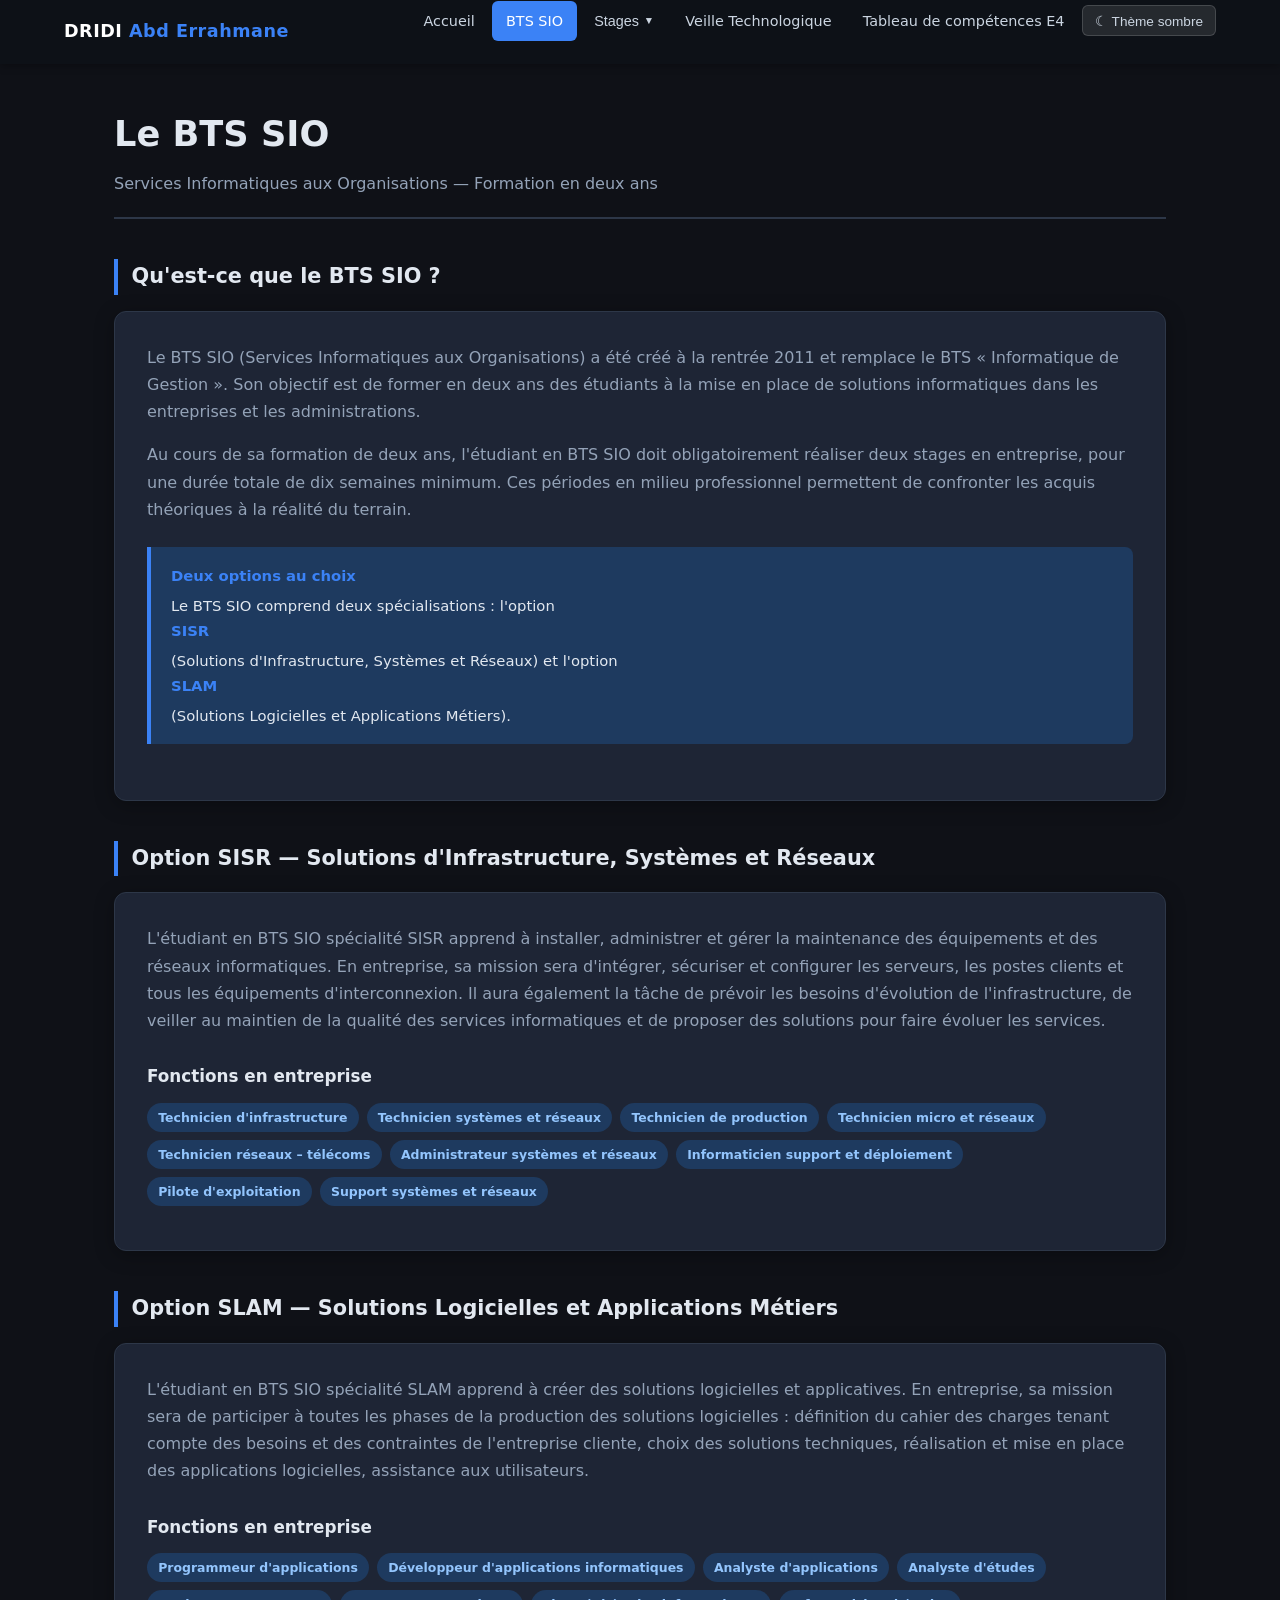
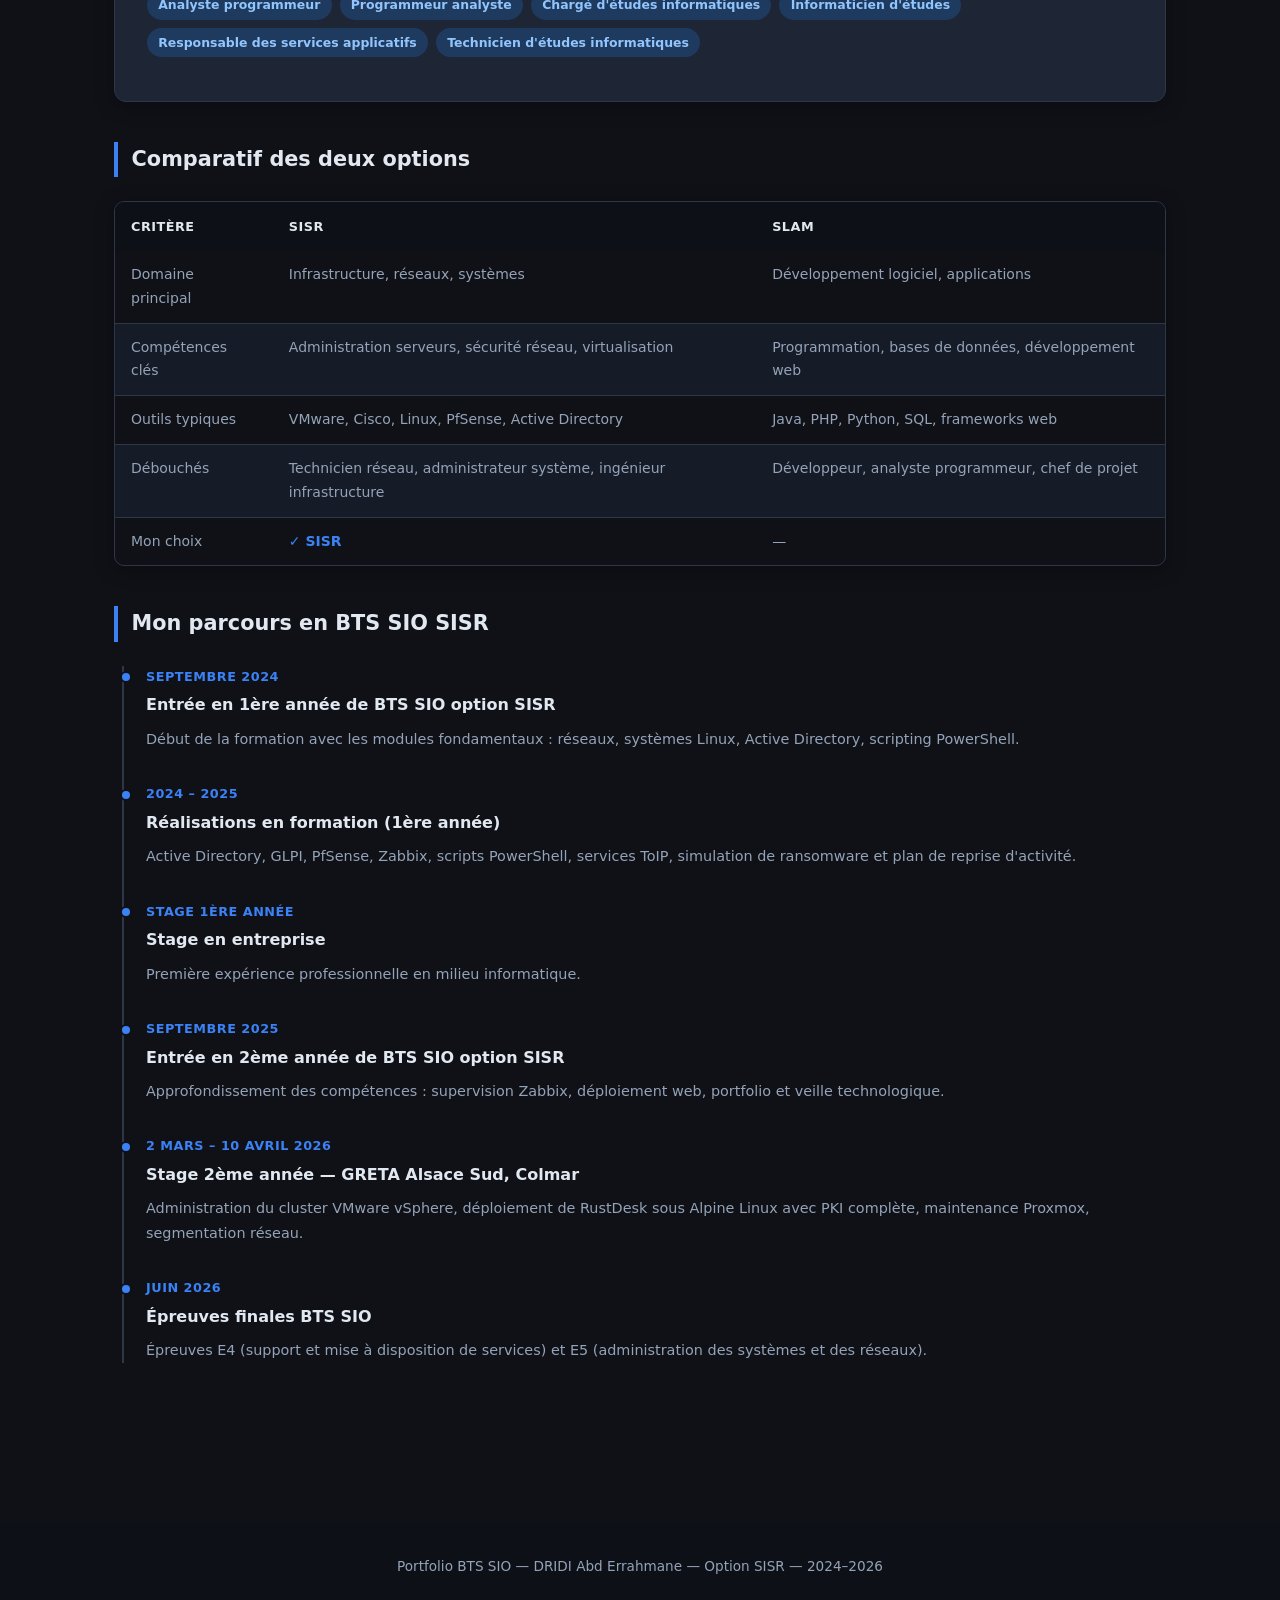
==== bts-sio.html @ 1265cfc3 "commit initial" ====
<!DOCTYPE html>
<html lang="fr" data-theme="dark">
<head>
  <meta charset="UTF-8" />
  <meta name="viewport" content="width=device-width, initial-scale=1.0" />
  <title>BTS SIO — Portfolio DRIDI Abd Errahmane</title>
  <link rel="stylesheet" href="css/style.css" />
</head>
<body>

  <!-- ===== NAVIGATION ===== -->
  <nav>
    <div class="nav-container">
      <a class="nav-logo" href="index.html">DRIDI <span>Abd Errahmane</span></a>

      <button class="nav-hamburger" id="nav-hamburger" aria-label="Menu" aria-expanded="false">
        <span></span><span></span><span></span>
      </button>

      <ul class="nav-links" id="nav-links">
        <li><a href="index.html">Accueil</a></li>
        <li><a href="bts-sio.html" class="active">BTS SIO</a></li>

        <li>
          <button class="nav-dropdown-toggle" aria-haspopup="true">
            Stages <span class="arrow">&#9660;</span>
          </button>
          <div class="dropdown-menu">
            <a href="stage-1ere-annee.html">Stage 1ère année</a>
            <a href="stage-2eme-annee.html">Stage 2ème année</a>
          </div>
        </li>

        <li><a href="veille-technologique.html">Veille Technologique</a></li>
        <li><a href="tableau-competences.html">Tableau de compétences E4</a></li>

        <li>
          <button id="theme-toggle" aria-label="Changer de thème">☾ Thème sombre</button>
        </li>
      </ul>
    </div>
  </nav>

  <!-- ===== CONTENU PRINCIPAL ===== -->
  <main>

    <div class="page-header">
      <h1>Le BTS SIO</h1>
      <p>Services Informatiques aux Organisations — Formation en deux ans</p>
    </div>

    <!-- Présentation générale -->
    <h2 class="section-title">Qu'est-ce que le BTS SIO ?</h2>
    <div class="rapport-section">
      <p>
        Le BTS SIO (Services Informatiques aux Organisations) a été créé à la rentrée 2011 et remplace le BTS « Informatique de Gestion ». Son objectif est de former en deux ans des étudiants à la mise en place de solutions informatiques dans les entreprises et les administrations.
      </p>
      <p>
        Au cours de sa formation de deux ans, l'étudiant en BTS SIO doit obligatoirement réaliser deux stages en entreprise, pour une durée totale de dix semaines minimum. Ces périodes en milieu professionnel permettent de confronter les acquis théoriques à la réalité du terrain.
      </p>
      <div class="info-box">
        <strong>Deux options au choix</strong>
        Le BTS SIO comprend deux spécialisations : l'option <strong>SISR</strong> (Solutions d'Infrastructure, Systèmes et Réseaux) et l'option <strong>SLAM</strong> (Solutions Logicielles et Applications Métiers).
      </div>
    </div>

    <!-- Option SISR -->
    <h2 class="section-title">Option SISR — Solutions d'Infrastructure, Systèmes et Réseaux</h2>
    <div class="rapport-section">
      <p>
        L'étudiant en BTS SIO spécialité SISR apprend à installer, administrer et gérer la maintenance des équipements et des réseaux informatiques. En entreprise, sa mission sera d'intégrer, sécuriser et configurer les serveurs, les postes clients et tous les équipements d'interconnexion. Il aura également la tâche de prévoir les besoins d'évolution de l'infrastructure, de veiller au maintien de la qualité des services informatiques et de proposer des solutions pour faire évoluer les services.
      </p>
      <h3 class="subsection-title">Fonctions en entreprise</h3>
      <div class="tags">
        <span class="tag">Technicien d'infrastructure</span>
        <span class="tag">Technicien systèmes et réseaux</span>
        <span class="tag">Technicien de production</span>
        <span class="tag">Technicien micro et réseaux</span>
        <span class="tag">Technicien réseaux – télécoms</span>
        <span class="tag">Administrateur systèmes et réseaux</span>
        <span class="tag">Informaticien support et déploiement</span>
        <span class="tag">Pilote d'exploitation</span>
        <span class="tag">Support systèmes et réseaux</span>
      </div>
    </div>

    <!-- Option SLAM -->
    <h2 class="section-title">Option SLAM — Solutions Logicielles et Applications Métiers</h2>
    <div class="rapport-section">
      <p>
        L'étudiant en BTS SIO spécialité SLAM apprend à créer des solutions logicielles et applicatives. En entreprise, sa mission sera de participer à toutes les phases de la production des solutions logicielles : définition du cahier des charges tenant compte des besoins et des contraintes de l'entreprise cliente, choix des solutions techniques, réalisation et mise en place des applications logicielles, assistance aux utilisateurs.
      </p>
      <h3 class="subsection-title">Fonctions en entreprise</h3>
      <div class="tags">
        <span class="tag">Programmeur d'applications</span>
        <span class="tag">Développeur d'applications informatiques</span>
        <span class="tag">Analyste d'applications</span>
        <span class="tag">Analyste d'études</span>
        <span class="tag">Analyste programmeur</span>
        <span class="tag">Programmeur analyste</span>
        <span class="tag">Chargé d'études informatiques</span>
        <span class="tag">Informaticien d'études</span>
        <span class="tag">Responsable des services applicatifs</span>
        <span class="tag">Technicien d'études informatiques</span>
      </div>
    </div>

    <!-- Comparatif -->
    <h2 class="section-title">Comparatif des deux options</h2>
    <div class="table-wrapper">
      <table>
        <thead>
          <tr>
            <th>Critère</th>
            <th>SISR</th>
            <th>SLAM</th>
          </tr>
        </thead>
        <tbody>
          <tr>
            <td>Domaine principal</td>
            <td>Infrastructure, réseaux, systèmes</td>
            <td>Développement logiciel, applications</td>
          </tr>
          <tr>
            <td>Compétences clés</td>
            <td>Administration serveurs, sécurité réseau, virtualisation</td>
            <td>Programmation, bases de données, développement web</td>
          </tr>
          <tr>
            <td>Outils typiques</td>
            <td>VMware, Cisco, Linux, PfSense, Active Directory</td>
            <td>Java, PHP, Python, SQL, frameworks web</td>
          </tr>
          <tr>
            <td>Débouchés</td>
            <td>Technicien réseau, administrateur système, ingénieur infrastructure</td>
            <td>Développeur, analyste programmeur, chef de projet</td>
          </tr>
          <tr>
            <td>Mon choix</td>
            <td><strong class="text-accent">&#10003; SISR</strong></td>
            <td>&mdash;</td>
          </tr>
        </tbody>
      </table>
    </div>

    <!-- Mon parcours -->
    <h2 class="section-title">Mon parcours en BTS SIO SISR</h2>
    <div class="timeline">
      <div class="timeline-item">
        <div class="timeline-date">Septembre 2024</div>
        <h4>Entrée en 1ère année de BTS SIO option SISR</h4>
        <p>Début de la formation avec les modules fondamentaux : réseaux, systèmes Linux, Active Directory, scripting PowerShell.</p>
      </div>
      <div class="timeline-item">
        <div class="timeline-date">2024 – 2025</div>
        <h4>Réalisations en formation (1ère année)</h4>
        <p>Active Directory, GLPI, PfSense, Zabbix, scripts PowerShell, services ToIP, simulation de ransomware et plan de reprise d'activité.</p>
      </div>
      <div class="timeline-item">
        <div class="timeline-date">Stage 1ère année</div>
        <h4>Stage en entreprise</h4>
        <p>Première expérience professionnelle en milieu informatique.</p>
      </div>
      <div class="timeline-item">
        <div class="timeline-date">Septembre 2025</div>
        <h4>Entrée en 2ème année de BTS SIO option SISR</h4>
        <p>Approfondissement des compétences : supervision Zabbix, déploiement web, portfolio et veille technologique.</p>
      </div>
      <div class="timeline-item">
        <div class="timeline-date">2 mars – 10 avril 2026</div>
        <h4>Stage 2ème année — GRETA Alsace Sud, Colmar</h4>
        <p>Administration du cluster VMware vSphere, déploiement de RustDesk sous Alpine Linux avec PKI complète, maintenance Proxmox, segmentation réseau.</p>
      </div>
      <div class="timeline-item">
        <div class="timeline-date">Juin 2026</div>
        <h4>Épreuves finales BTS SIO</h4>
        <p>Épreuves E4 (support et mise à disposition de services) et E5 (administration des systèmes et des réseaux).</p>
      </div>
    </div>

  </main>

  <!-- ===== FOOTER ===== -->
  <footer>
    <p>Portfolio BTS SIO &mdash; DRIDI Abd Errahmane &mdash; Option SISR &mdash; 2024&ndash;2026</p>
  </footer>

  <script src="js/main.js"></script>
</body>
</html>
---- css/style.css ----
/* =========================================================
   Portfolio BTS SIO - DRIDI Abd Errahmane
   style.css — Thème sobre et élégant, clair/sombre
   ========================================================= */

/* --- Variables de thème --- */
:root {
  --bg-primary:       #f4f6f9;
  --bg-secondary:     #ffffff;
  --bg-nav:           #1a1f2e;
  --bg-card:          #ffffff;
  --text-primary:     #000000;
  --text-secondary:   #000000;
  --text-nav:         #e2e8f0;
  --text-nav-hover:   #ffffff;
  --accent:           #2563eb;
  --accent-hover:     #1d4ed8;
  --accent-light:     #dbeafe;
  --border:           #e2e8f0;
  --border-nav:       rgba(255,255,255,0.08);
  --shadow:           0 2px 12px rgba(0,0,0,0.08);
  --shadow-card:      0 4px 20px rgba(0,0,0,0.06);
  --tag-bg:           #dbeafe;
  --tag-text:         #1d4ed8;
  --table-head-bg:    #1a1f2e;
  --table-head-text:  #ffffff;
  --table-alt:        #f8fafc;
  --code-bg:          #f1f5f9;
  --code-text:        #1e293b;
  --hero-gradient:    linear-gradient(135deg, #1a1f2e 0%, #2563eb 100%);
}

[data-theme="dark"] {
  --bg-primary:       #0f1117;
  --bg-secondary:     #1a1f2e;
  --bg-nav:           #0d1117;
  --bg-card:          #1e2535;
  --text-primary:     #e2e8f0;
  --text-secondary:   #94a3b8;
  --text-nav:         #cbd5e1;
  --text-nav-hover:   #ffffff;
  --accent:           #3b82f6;
  --accent-hover:     #60a5fa;
  --accent-light:     #1e3a5f;
  --border:           #2d3748;
  --border-nav:       rgba(255,255,255,0.06);
  --shadow:           0 2px 12px rgba(0,0,0,0.4);
  --shadow-card:      0 4px 20px rgba(0,0,0,0.3);
  --tag-bg:           #1e3a5f;
  --tag-text:         #93c5fd;
  --table-head-bg:    #0d1117;
  --table-head-text:  #e2e8f0;
  --table-alt:        #151b27;
  --code-bg:          #0d1117;
  --code-text:        #a5f3fc;
  --hero-gradient:    linear-gradient(135deg, #0d1117 0%, #1e3a5f 100%);
}

/* --- Reset & base --- */
*, *::before, *::after { box-sizing: border-box; margin: 0; padding: 0; }

html { scroll-behavior: smooth; font-size: 16px; }

body {
  font-family: 'Segoe UI', system-ui, -apple-system, sans-serif;
  background-color: var(--bg-primary);
  color: var(--text-primary);
  line-height: 1.7;
  transition: background-color 0.3s, color 0.3s;
}

a { color: var(--accent); text-decoration: none; transition: color 0.2s; }
a:hover { color: var(--accent-hover); }

img { max-width: 100%; display: block; }

/* --- Navigation --- */
nav {
  background-color: var(--bg-nav);
  position: sticky;
  top: 0;
  z-index: 1000;
  box-shadow: 0 2px 8px rgba(0,0,0,0.3);
}

.nav-container {
  max-width: 1200px;
  margin: 0 auto;
  padding: 0 1.5rem;
  display: flex;
  align-items: center;
  justify-content: space-between;
  height: 64px;
}

.nav-logo {
  font-size: 1.1rem;
  font-weight: 700;
  color: #ffffff;
  letter-spacing: 0.5px;
  white-space: nowrap;
}

.nav-logo span { color: var(--accent); }

.nav-links {
  display: flex;
  align-items: center;
  gap: 0.25rem;
  list-style: none;
}

.nav-links > li { position: relative; }

.nav-links > li > a,
.nav-links > li > button.nav-dropdown-toggle {
  display: flex;
  align-items: center;
  gap: 0.3rem;
  padding: 0.5rem 0.85rem;
  color: var(--text-nav);
  font-size: 0.9rem;
  font-weight: 500;
  border-radius: 6px;
  border: none;
  background: none;
  cursor: pointer;
  transition: background 0.2s, color 0.2s;
  white-space: nowrap;
}

.nav-links > li > a:hover,
.nav-links > li > button.nav-dropdown-toggle:hover,
.nav-links > li > a.active,
.nav-links > li > button.nav-dropdown-toggle.active {
  background: rgba(255,255,255,0.1);
  color: var(--text-nav-hover);
}

.nav-links > li > a.active { background: var(--accent); }

/* Flèche dropdown */
.nav-dropdown-toggle .arrow {
  font-size: 0.65rem;
  transition: transform 0.25s;
  display: inline-block;
}
.nav-dropdown-toggle.open .arrow { transform: rotate(180deg); }

/* Sous-menu dropdown */
.dropdown-menu {
  display: none;
  position: absolute;
  top: calc(100% + 8px);
  left: 0;
  background: var(--bg-card);
  border: 1px solid var(--border);
  border-radius: 8px;
  box-shadow: var(--shadow);
  min-width: 220px;
  overflow: hidden;
  z-index: 200;
}

.dropdown-menu.open { display: block; }

.dropdown-menu a {
  display: block;
  padding: 0.65rem 1.1rem;
  color: var(--text-primary);
  font-size: 0.875rem;
  border-bottom: 1px solid var(--border);
  transition: background 0.15s;
}

.dropdown-menu a:last-child { border-bottom: none; }
.dropdown-menu a:hover { background: var(--accent-light); color: var(--accent); }

/* Bouton thème */
#theme-toggle {
  background: rgba(255,255,255,0.1);
  border: 1px solid rgba(255,255,255,0.15);
  color: var(--text-nav);
  padding: 0.4rem 0.75rem;
  border-radius: 6px;
  cursor: pointer;
  font-size: 0.85rem;
  transition: background 0.2s, color 0.2s;
  white-space: nowrap;
}
#theme-toggle:hover { background: rgba(255,255,255,0.18); color: #fff; }

/* Hamburger */
.nav-hamburger {
  display: none;
  flex-direction: column;
  gap: 5px;
  cursor: pointer;
  padding: 0.4rem;
  background: none;
  border: none;
}
.nav-hamburger span {
  display: block;
  width: 24px;
  height: 2px;
  background: var(--text-nav);
  border-radius: 2px;
  transition: all 0.3s;
}

/* --- Mobile nav --- */
@media (max-width: 900px) {
  .nav-hamburger { display: flex; }

  .nav-links {
    display: none;
    flex-direction: column;
    align-items: stretch;
    position: absolute;
    top: 64px;
    left: 0;
    right: 0;
    background: var(--bg-nav);
    padding: 1rem;
    gap: 0.25rem;
    border-top: 1px solid var(--border-nav);
  }

  .nav-links.open { display: flex; }

  .nav-links > li > a,
  .nav-links > li > button.nav-dropdown-toggle {
    width: 100%;
    justify-content: space-between;
    padding: 0.65rem 1rem;
  }

  .dropdown-menu {
    position: static;
    box-shadow: none;
    border: none;
    border-radius: 0;
    background: rgba(255,255,255,0.04);
    margin-top: 0.25rem;
  }

  .dropdown-menu a { padding-left: 2rem; }

  #theme-toggle { width: 100%; text-align: center; margin-top: 0.5rem; }
}

/* --- Layout principal --- */
main {
  max-width: 1100px;
  margin: 0 auto;
  padding: 2.5rem 1.5rem 4rem;
}

/* --- Hero (page d'accueil) --- */
.hero {
  background: var(--hero-gradient);
  color: #ffffff;
  padding: 5rem 2rem;
  text-align: center;
  margin-bottom: 3rem;
}

.hero h1 {
  font-size: clamp(2rem, 5vw, 3.2rem);
  font-weight: 800;
  margin-bottom: 1rem;
  letter-spacing: -0.5px;
}

.hero p {
  font-size: 1.15rem;
  opacity: 0.95;
  max-width: 600px;
  margin: 0 auto 2rem;
  color: #ffffff; /* Par défaut sur le gradient sombre */
}

/* Forcer le texte hero en noir quand le thème global est CLAIR */
[data-theme="light"] .hero p {
  color: #000000 !important;
  font-weight: 500;
}

.hero-badges {
  display: flex;
  flex-wrap: wrap;
  gap: 0.6rem;
  justify-content: center;
  margin-bottom: 2rem;
}

.badge {
  background: rgba(255,255,255,0.15);
  border: 1px solid rgba(255,255,255,0.25);
  color: #fff;
  padding: 0.35rem 0.9rem;
  border-radius: 20px;
  font-size: 0.85rem;
  font-weight: 500;
}

.btn {
  display: inline-block;
  padding: 0.75rem 2rem;
  background: var(--accent);
  color: #fff;
  border-radius: 8px;
  font-weight: 600;
  font-size: 0.95rem;
  transition: background 0.2s, transform 0.15s;
  border: none;
  cursor: pointer;
}
.btn:hover { background: var(--accent-hover); color: #fff; transform: translateY(-1px); }
.btn-outline {
  background: transparent;
  border: 2px solid rgba(255,255,255,0.5);
  margin-left: 0.75rem;
}
.btn-outline:hover { background: rgba(255,255,255,0.1); }

/* --- Cards grille --- */
.cards-grid {
  display: grid;
  grid-template-columns: repeat(auto-fit, minmax(280px, 1fr));
  gap: 1.5rem;
  margin-top: 2rem;
}

.card {
  background: var(--bg-card);
  border: 1px solid var(--border);
  border-radius: 12px;
  padding: 1.75rem;
  box-shadow: var(--shadow-card);
  transition: transform 0.2s, box-shadow 0.2s;
}

.card:hover { transform: translateY(-3px); box-shadow: 0 8px 30px rgba(0,0,0,0.1); }

.card-icon {
  font-size: 2rem;
  margin-bottom: 1rem;
}

.card h3 {
  font-size: 1.05rem;
  font-weight: 700;
  margin-bottom: 0.5rem;
  color: var(--text-primary);
}

.card p { color: var(--text-secondary); font-size: 0.9rem; }

.card a.card-link {
  display: inline-block;
  margin-top: 1rem;
  font-size: 0.85rem;
  font-weight: 600;
  color: var(--accent);
}

/* --- Titres de section --- */
.page-header {
  margin-bottom: 2.5rem;
  padding-bottom: 1.25rem;
  border-bottom: 2px solid var(--border);
}

.page-header h1 {
  font-size: clamp(1.6rem, 3vw, 2.2rem);
  font-weight: 800;
  color: var(--text-primary);
  margin-bottom: 0.4rem;
}

.page-header p {
  color: var(--text-secondary);
  font-size: 1rem;
}

.section-title {
  font-size: 1.3rem;
  font-weight: 700;
  color: var(--text-primary);
  margin: 2.5rem 0 1rem;
  padding-left: 0.85rem;
  border-left: 4px solid var(--accent);
}

.subsection-title {
  font-size: 1.05rem;
  font-weight: 600;
  color: var(--text-primary);
  margin: 1.75rem 0 0.75rem;
}

/* --- Texte courant --- */
p { margin-bottom: 1rem; color: var(--text-secondary); }
p:last-child { margin-bottom: 0; }

ul, ol { padding-left: 1.5rem; margin-bottom: 1rem; color: var(--text-secondary); }
li { margin-bottom: 0.4rem; }

/* --- Info box / alert --- */
.info-box {
  background: var(--accent-light);
  border-left: 4px solid var(--accent);
  border-radius: 0 8px 8px 0;
  padding: 1rem 1.25rem;
  margin: 1.5rem 0;
  color: var(--text-primary);
  font-size: 0.925rem;
}

.info-box strong { display: block; margin-bottom: 0.3rem; color: var(--accent); }

/* --- Tags --- */
.tags { display: flex; flex-wrap: wrap; gap: 0.5rem; margin: 0.75rem 0; }
.tag {
  background: var(--tag-bg);
  color: var(--tag-text);
  padding: 0.25rem 0.7rem;
  border-radius: 20px;
  font-size: 0.78rem;
  font-weight: 600;
}

/* --- Timeline --- */
.timeline { position: relative; padding-left: 2rem; margin: 1.5rem 0; }
.timeline::before {
  content: '';
  position: absolute;
  left: 0.5rem;
  top: 0;
  bottom: 0;
  width: 2px;
  background: var(--border);
}

.timeline-item {
  position: relative;
  margin-bottom: 2rem;
}

.timeline-item::before {
  content: '';
  position: absolute;
  left: -1.65rem;
  top: 0.35rem;
  width: 12px;
  height: 12px;
  background: var(--accent);
  border-radius: 50%;
  border: 2px solid var(--bg-primary);
}

.timeline-item .timeline-date {
  font-size: 0.8rem;
  font-weight: 600;
  color: var(--accent);
  margin-bottom: 0.25rem;
  text-transform: uppercase;
  letter-spacing: 0.5px;
}

.timeline-item h4 {
  font-size: 1rem;
  font-weight: 700;
  color: var(--text-primary);
  margin-bottom: 0.5rem;
}

.timeline-item p { font-size: 0.9rem; }

/* --- Tableau --- */
.table-wrapper {
  overflow-x: auto;
  margin: 1.5rem 0;
  border-radius: 10px;
  border: 1px solid var(--border);
  box-shadow: var(--shadow-card);
}

table {
  width: 100%;
  border-collapse: collapse;
  font-size: 0.875rem;
}

thead th {
  background: var(--table-head-bg);
  color: var(--table-head-text);
  padding: 0.85rem 1rem;
  text-align: left;
  font-weight: 600;
  font-size: 0.8rem;
  text-transform: uppercase;
  letter-spacing: 0.5px;
}

tbody tr { border-bottom: 1px solid var(--border); }
tbody tr:last-child { border-bottom: none; }
tbody tr:nth-child(even) { background: var(--table-alt); }
tbody td { padding: 0.75rem 1rem; color: var(--text-secondary); vertical-align: top; }
tbody tr:hover { background: var(--accent-light); }

/* Cellule check */
.check { color: var(--accent); font-weight: 700; text-align: center; }

/* --- Code block --- */
pre {
  background: var(--code-bg);
  color: var(--code-text);
  padding: 1.25rem;
  border-radius: 8px;
  overflow-x: auto;
  font-size: 0.85rem;
  font-family: 'Cascadia Code', 'Fira Code', 'Courier New', monospace;
  margin: 1rem 0;
  border: 1px solid var(--border);
}

code {
  background: var(--code-bg);
  color: var(--code-text);
  padding: 0.15rem 0.4rem;
  border-radius: 4px;
  font-size: 0.85em;
  font-family: 'Cascadia Code', 'Fira Code', 'Courier New', monospace;
}

pre code { background: none; padding: 0; }

/* --- Rapport de stage : mise en page --- */
.rapport-cover {
  background: var(--hero-gradient);
  color: #fff;
  border-radius: 12px;
  padding: 3rem 2rem;
  text-align: center;
  margin-bottom: 2.5rem;
}

.rapport-cover h1 { font-size: clamp(1.5rem, 3vw, 2.2rem); font-weight: 800; margin-bottom: 1rem; }
.rapport-cover .cover-meta { opacity: 0.85; font-size: 0.95rem; line-height: 2; }

.rapport-section {
  background: var(--bg-card);
  border: 1px solid var(--border);
  border-radius: 12px;
  padding: 2rem;
  margin-bottom: 1.75rem;
  box-shadow: var(--shadow-card);
}

.rapport-section h2 {
  font-size: 1.2rem;
  font-weight: 700;
  color: var(--text-primary);
  margin-bottom: 1.25rem;
  padding-bottom: 0.75rem;
  border-bottom: 1px solid var(--border);
  display: flex;
  align-items: center;
  gap: 0.6rem;
}

.rapport-section h2 .num {
  background: var(--accent);
  color: #fff;
  width: 28px;
  height: 28px;
  border-radius: 50%;
  display: inline-flex;
  align-items: center;
  justify-content: center;
  font-size: 0.8rem;
  font-weight: 700;
  flex-shrink: 0;
}

/* --- Veille --- */
.veille-card {
  background: var(--bg-card);
  border: 1px solid var(--border);
  border-radius: 12px;
  padding: 1.75rem;
  margin-bottom: 1.5rem;
  box-shadow: var(--shadow-card);
}

.veille-card h3 {
  font-size: 1.05rem;
  font-weight: 700;
  color: var(--text-primary);
  margin-bottom: 0.75rem;
}

/* --- Compétences E4 --- */
.competence-bloc {
  background: var(--bg-card);
  border: 1px solid var(--border);
  border-radius: 12px;
  margin-bottom: 1.5rem;
  overflow: hidden;
  box-shadow: var(--shadow-card);
}

.competence-bloc-header {
  background: var(--table-head-bg);
  color: var(--table-head-text);
  padding: 1rem 1.25rem;
  font-weight: 700;
  font-size: 0.95rem;
}

/* --- Footer --- */
footer {
  background: var(--bg-nav);
  color: var(--text-nav);
  text-align: center;
  padding: 2rem 1rem;
  font-size: 0.85rem;
  margin-top: 4rem;
}

footer a { color: var(--accent); }

/* --- Utilitaires --- */
.text-accent { color: var(--accent); }
.text-muted { color: var(--text-secondary); font-size: 0.875rem; }
.mt-1 { margin-top: 0.5rem; }
.mt-2 { margin-top: 1rem; }
.mt-3 { margin-top: 1.5rem; }
.mb-2 { margin-bottom: 1rem; }
.mb-3 { margin-bottom: 1.5rem; }
.flex-center { display: flex; align-items: center; gap: 0.75rem; }
.divider { border: none; border-top: 1px solid var(--border); margin: 2rem 0; }

/* --- Responsive général --- */
@media (max-width: 640px) {
  main { padding: 1.5rem 1rem 3rem; }
  .rapport-cover { padding: 2rem 1.25rem; }
  .rapport-section { padding: 1.25rem; }
  .hero { padding: 3rem 1rem; }
}
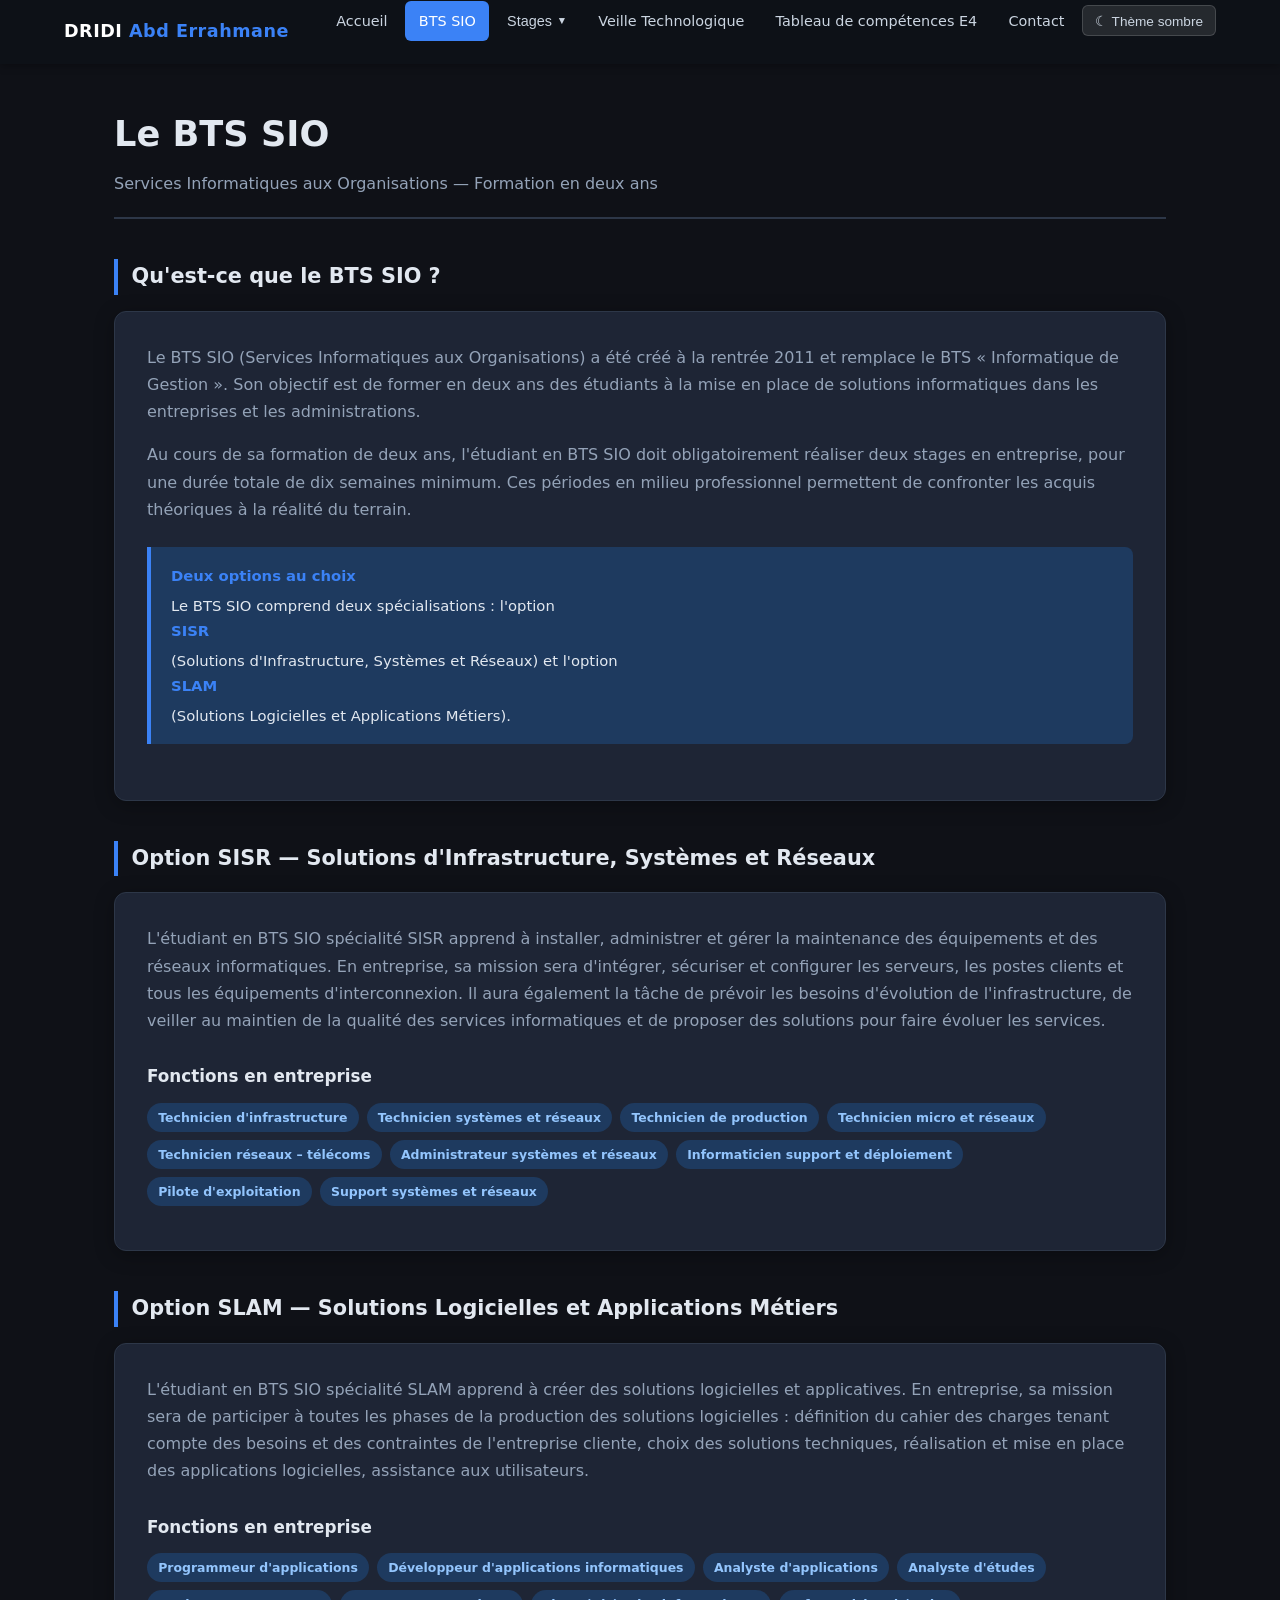
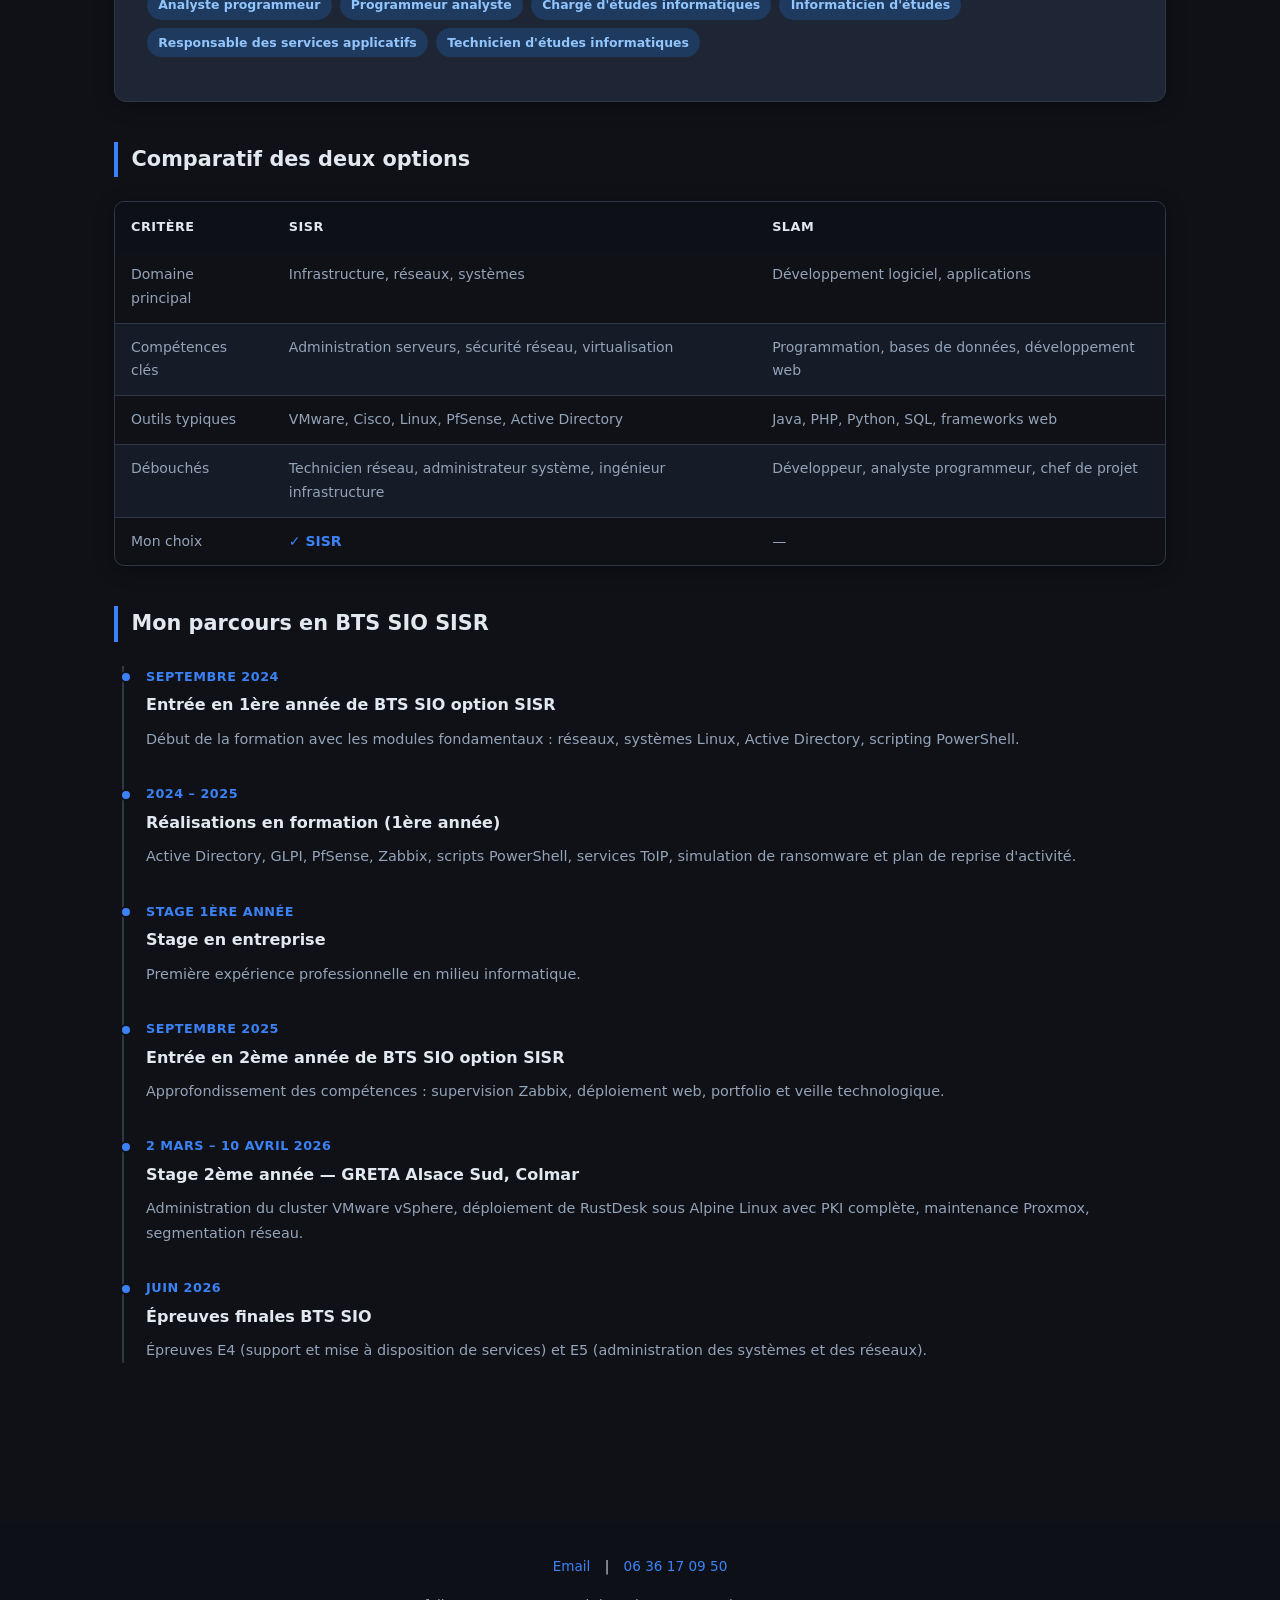
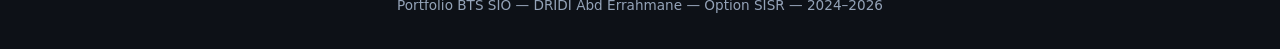
==== commit 4a659ec2: "add" ====
--- a/bts-sio.html
+++ b/bts-sio.html
@@ -33,6 +33,7 @@
 
         <li><a href="veille-technologique.html">Veille Technologique</a></li>
         <li><a href="tableau-competences.html">Tableau de compétences E4</a></li>
+        <li><a href="contact.html">Contact</a></li>
 
         <li>
           <button id="theme-toggle" aria-label="Changer de thème">☾ Thème sombre</button>
@@ -185,6 +186,10 @@
 
   <!-- ===== FOOTER ===== -->
   <footer>
+    <div style="margin-bottom: 1rem;">
+      <a href="mailto:abdoudri0706@gmail.com" style="margin: 0 10px;">Email</a> | 
+      <a href="tel:0636170950" style="margin: 0 10px;">06 36 17 09 50</a>
+    </div>
     <p>Portfolio BTS SIO &mdash; DRIDI Abd Errahmane &mdash; Option SISR &mdash; 2024&ndash;2026</p>
   </footer>
 
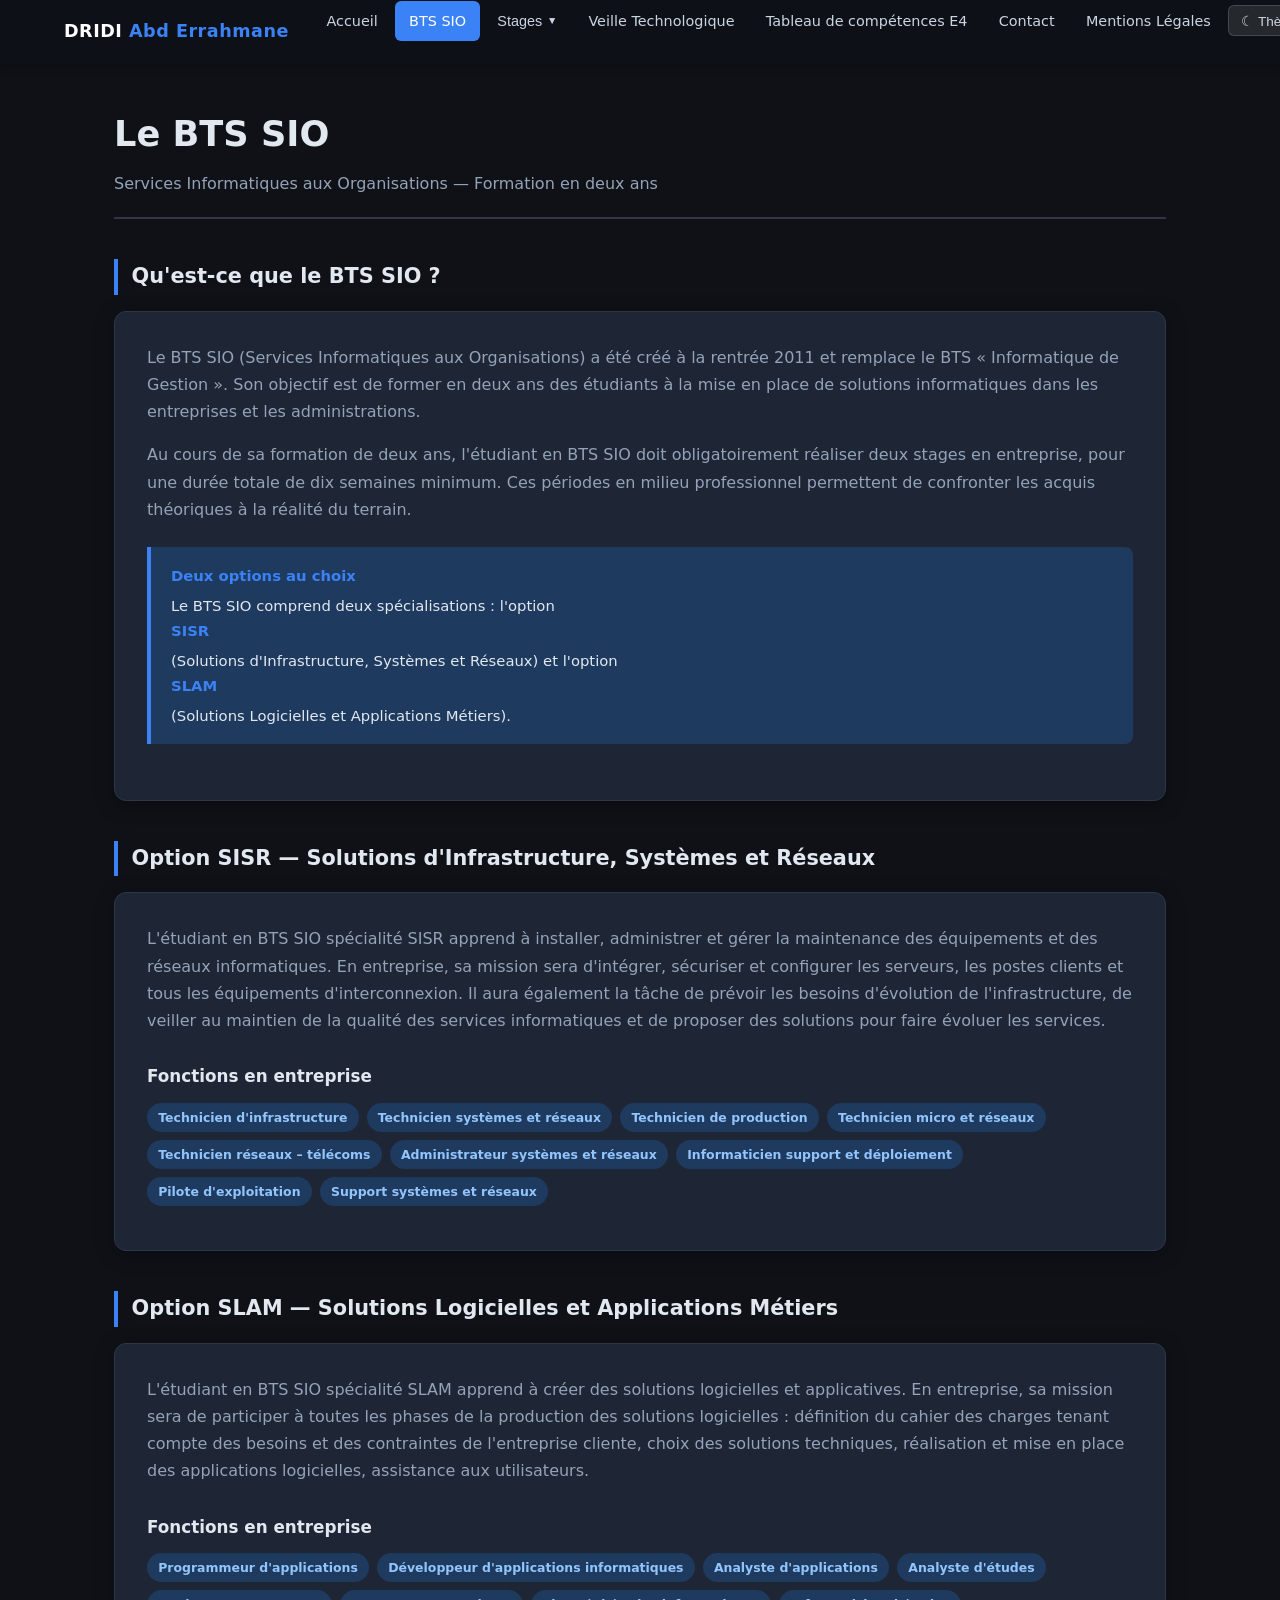
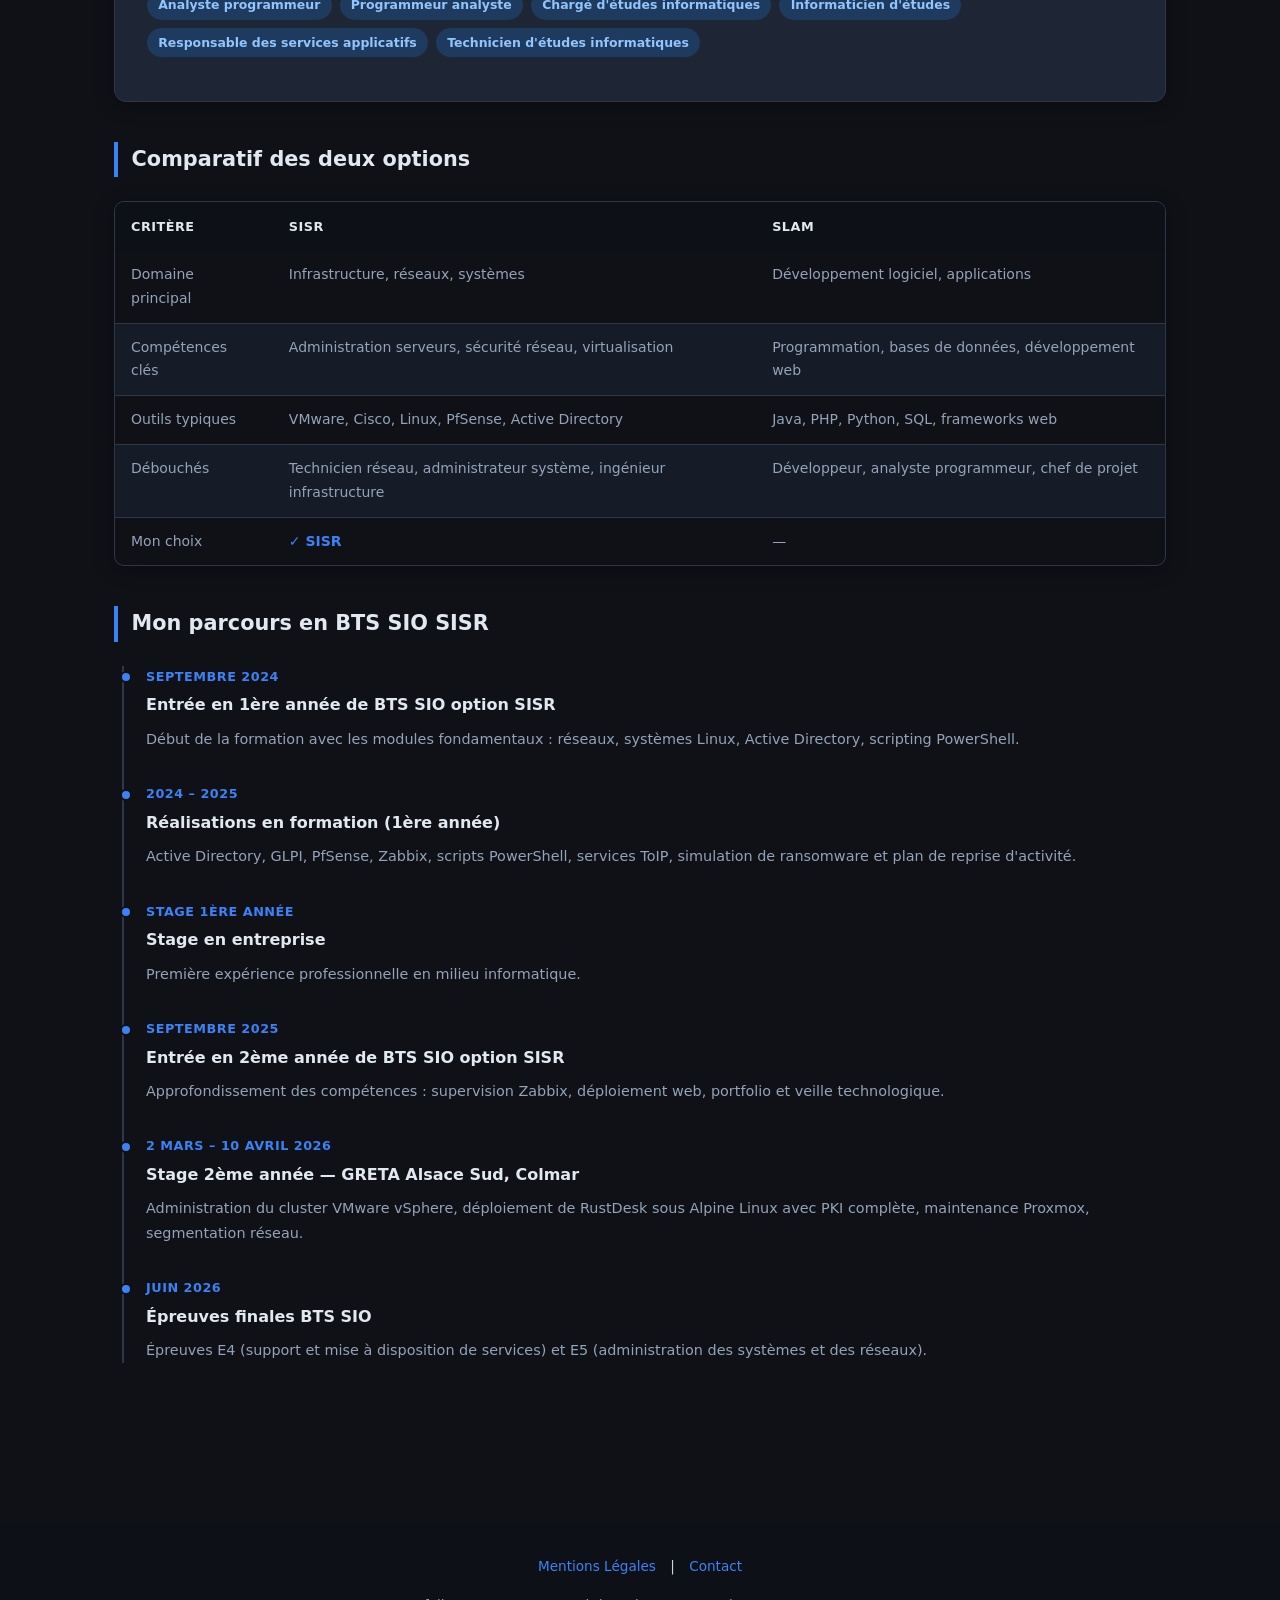
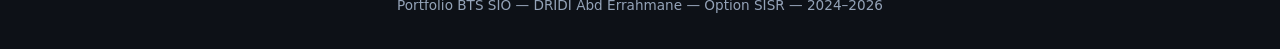
==== commit 63bccbe9: "adddd" ====
--- a/bts-sio.html
+++ b/bts-sio.html
@@ -34,6 +34,7 @@
         <li><a href="veille-technologique.html">Veille Technologique</a></li>
         <li><a href="tableau-competences.html">Tableau de compétences E4</a></li>
         <li><a href="contact.html">Contact</a></li>
+        <li><a href="mentions-legales.html">Mentions Légales</a></li>
 
         <li>
           <button id="theme-toggle" aria-label="Changer de thème">☾ Thème sombre</button>
@@ -187,8 +188,8 @@
   <!-- ===== FOOTER ===== -->
   <footer>
     <div style="margin-bottom: 1rem;">
-      <a href="mailto:abdoudri0706@gmail.com" style="margin: 0 10px;">Email</a> | 
-      <a href="tel:0636170950" style="margin: 0 10px;">06 36 17 09 50</a>
+      <a href="mentions-legales.html" style="margin: 0 10px;">Mentions Légales</a> | 
+      <a href="contact.html" style="margin: 0 10px;">Contact</a>
     </div>
     <p>Portfolio BTS SIO &mdash; DRIDI Abd Errahmane &mdash; Option SISR &mdash; 2024&ndash;2026</p>
   </footer>
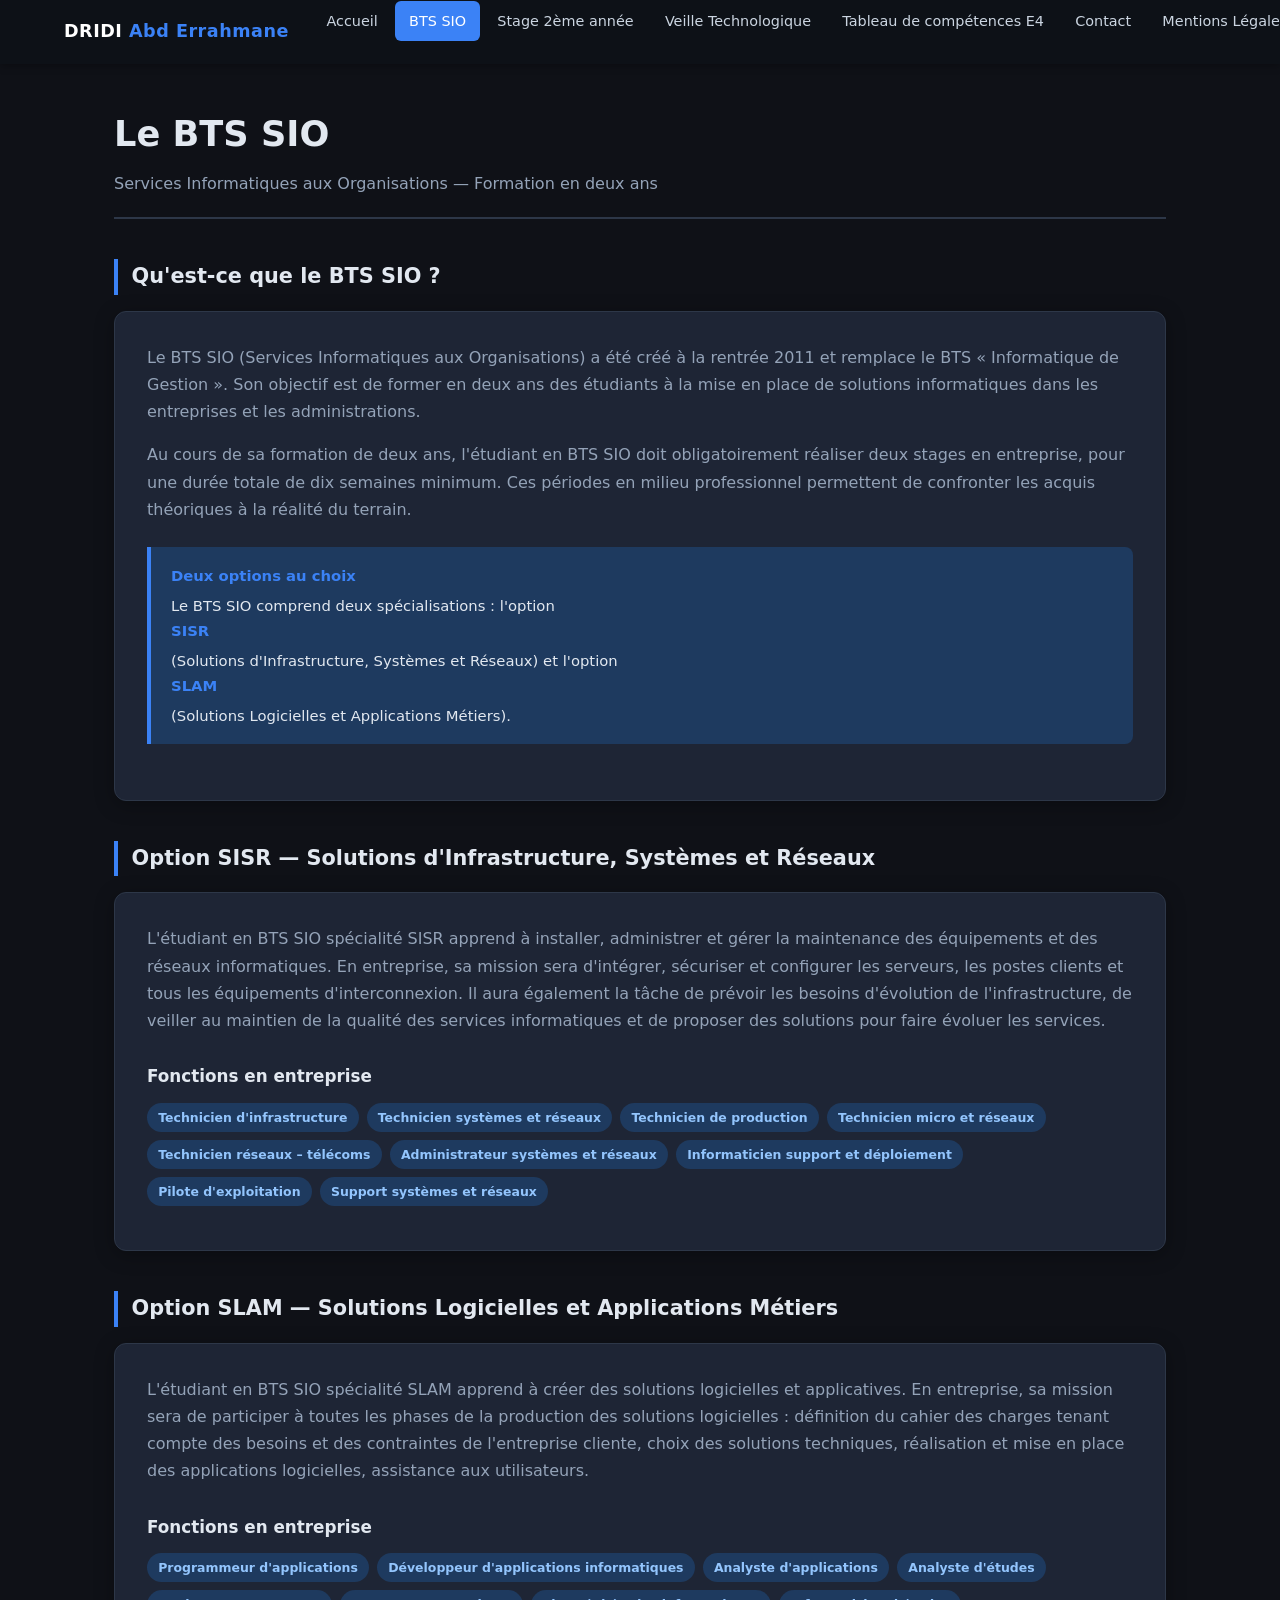
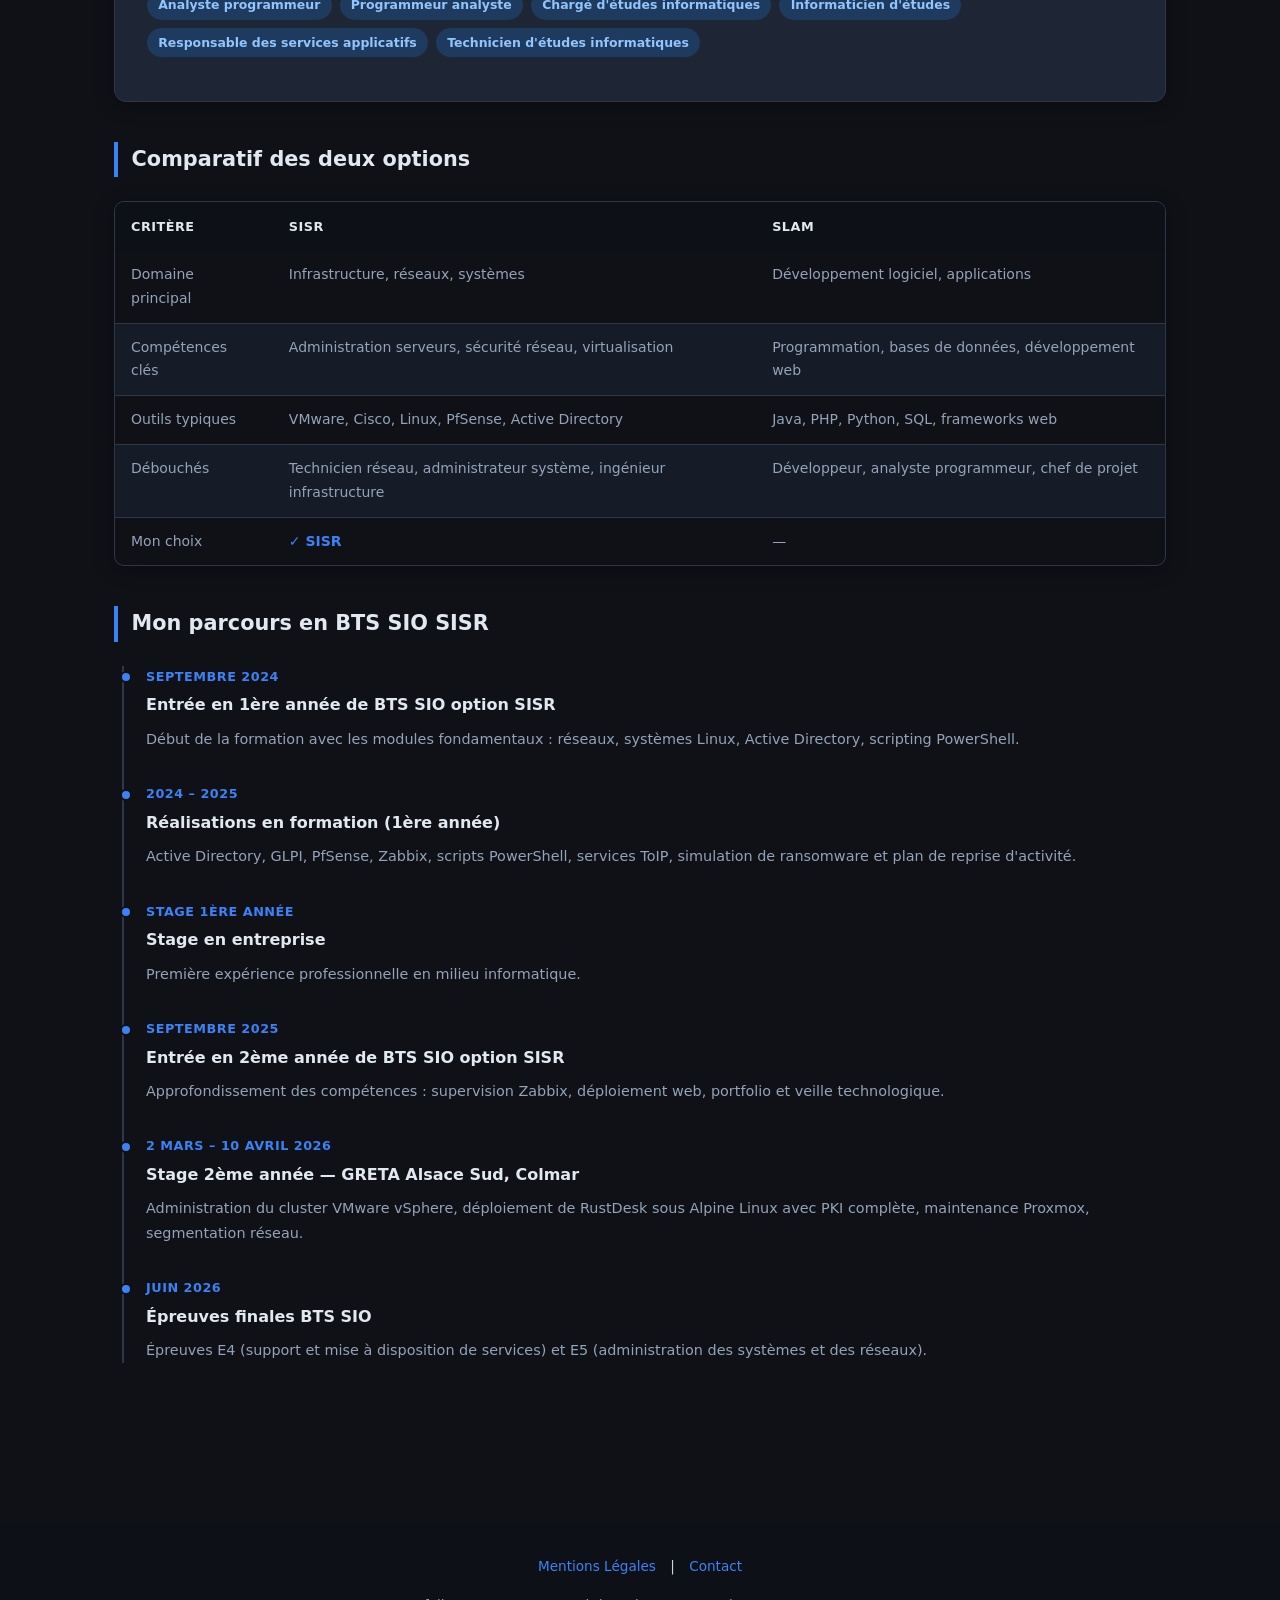
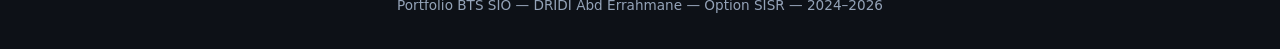
==== commit 97d13e45: "aaaaa" ====
--- a/bts-sio.html
+++ b/bts-sio.html
@@ -21,15 +21,7 @@
         <li><a href="index.html">Accueil</a></li>
         <li><a href="bts-sio.html" class="active">BTS SIO</a></li>
 
-        <li>
-          <button class="nav-dropdown-toggle" aria-haspopup="true">
-            Stages <span class="arrow">&#9660;</span>
-          </button>
-          <div class="dropdown-menu">
-            <a href="stage-1ere-annee.html">Stage 1ère année</a>
-            <a href="stage-2eme-annee.html">Stage 2ème année</a>
-          </div>
-        </li>
+        <li><a href="stage-2eme-annee.html">Stage 2ème année</a></li>
 
         <li><a href="veille-technologique.html">Veille Technologique</a></li>
         <li><a href="tableau-competences.html">Tableau de compétences E4</a></li>
